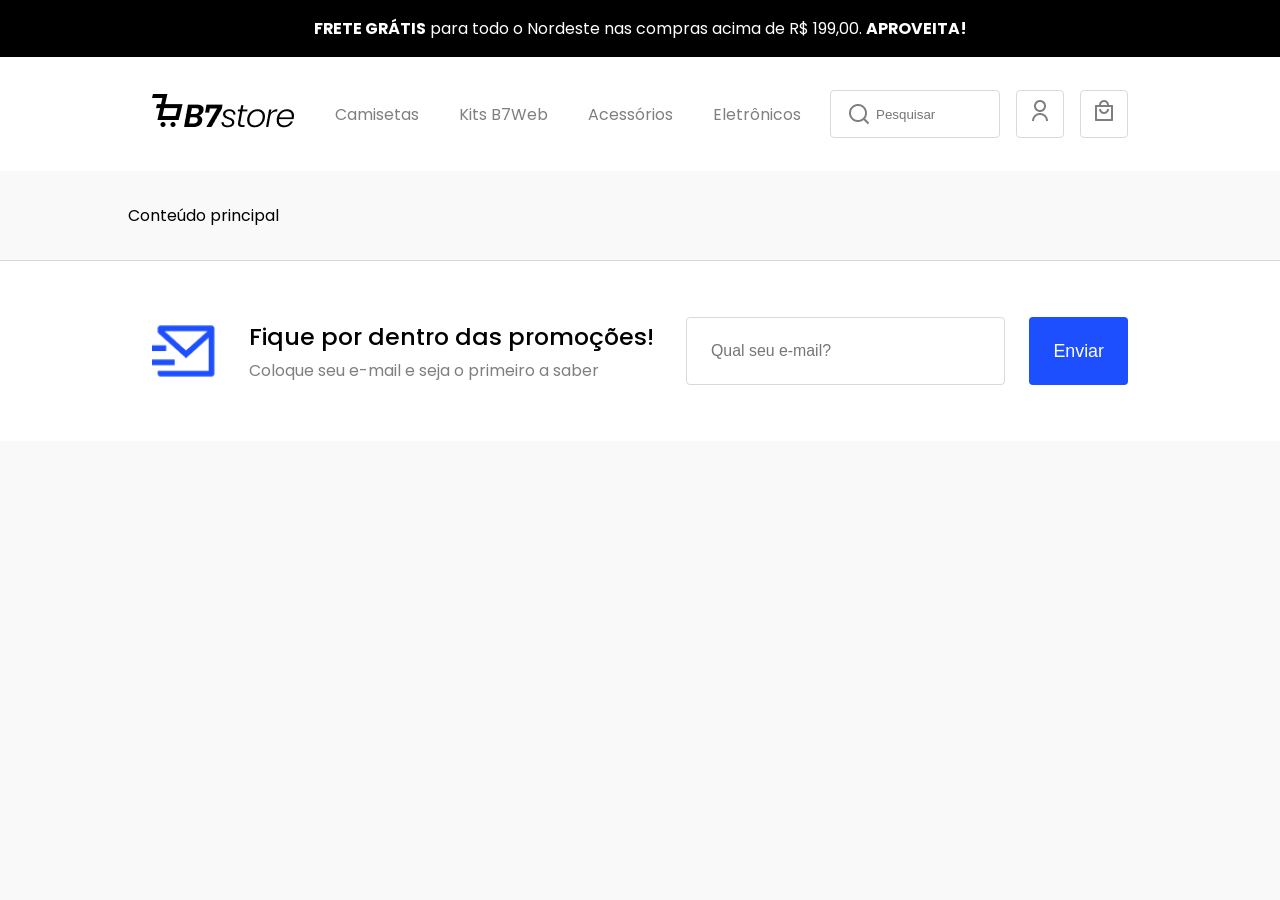
==== index.html @ 652177e5 "Área newsletter do site" ====
<!DOCTYPE html>
<html lang="pt-br">
<head>
    <meta charset="UTF-8">
    <meta name="viewport" content="width=device-width, initial-scale=1.0">
    <title>B7Store</title>
    <link rel="stylesheet" href="assets/css/global.css">
    <link rel="stylesheet" href="assets/css/header.css">
    <link rel="stylesheet" href="assets/css/newsletter.css">

</head>
<body>
    <section class="header-warning">
        <div class="mobile">
            <span>FRETE GRÁTIS</span> para todo o Nordeste!
        </div>
        <div class="desktop">
            <span>FRETE GRÁTIS</span> para todo o Nordeste nas compras acima de R$ 199,00. <span>APROVEITA!</span>
        </div>
    </section>
   <header>
        <div class="header-main">
            <div class="header-left">
                <a href="" class="logo"><img src="assets/imagem/ui/logo-black.png" alt=""></a>
                <ul>
                    <li><a href="produtos.html">Camisetas</a></li>
                     <li><a href="produtos.html">Kits B7Web</a></li>
                     <li><a href="produtos.html">Acessórios</a></li>
                     <li><a href="produtos.html">Eletrônicos</a></li>
                </ul>
            </div>
            <div class="header-right">
                <div>
                    <input type="text" class="search" placeholder="Pesquisar">
                </div>
                <div class="btn-icon">
                    <a href="login.html"><img src="assets/imagem/ui/user-line.png" alt=""></a>
                </div>
                <div class="btn-icon">
                    <a href="checkout.html"><img src="assets/imagem/ui/shopping-bag-4-line.png" alt=""></a>
                </div>

                <div class="btn-icon menu-burger">
                    <a class="of"><img src="assets/imagem/ui/menu-line.png" alt=""></a>

                     <a class="on"><img src="assets/imagem/ui/menu-line-white.png" alt=""></a>
                    
                </div>
            </div>
        </div>
        <div class="header-menu">
            <a href="">Camisetas</a>
            <a href="">Kits B7Web</a>
            <a href="">Acessórios</a>
            <a href="">Eletrônicos</a>
        </div>
        <div class="mobile-search">
              <input type="text" class="search" placeholder="Pesquisar">
        </div>
   </header>
   <main>
        Conteúdo principal
   </main>
   <section class="newsletter">
        <div class="newsArea">
        <div class="news-left">
            <img src="assets/imagem/ui/mail-send-line.png" alt="">

            <div>
                <h3>Fique por dentro das promoções!</h3>
                <p>Coloque seu e-mail e seja o primeiro a saber</p>
            </div>
        </div>
        <div class="news-right">
            <input type="text" class="input" name="" id="" placeholder="Qual seu e-mail?">
            <button class="button">Enviar</button>
        </div>
        </div>
   </section>
   <script src="assets/js/header.js"></script>
</body>
</html>
---- assets/css/global.css ----
@import url('https://fonts.googleapis.com/css2?family=Poppins:ital,wght@0,100;0,200;0,300;0,400;0,500;0,600;0,700;0,800;0,900;1,100;1,200;1,300;1,400;1,500;1,600;1,700;1,800;1,900&display=swap');

*{
    margin: 0;
    padding: 0;
    box-sizing:border-box;
    list-style:none;
}

html{
    font-size:62.05%;
}

body{
    font-family: "Poppins", sans-serif;
    font-size:1.6rem;
    background-color:#f9f9f9;
}

main{
    max-width:1024px;
    margin:auto;
    padding:32px 0;
}

.btn-icon{
    width:48px;
    height:48px;
    border:1px solid #D9D9D9;
    border-radius:4px;
    display:flex;
    justify-content:center;
    align-items:center;
}

.btn-icon img{
    width:24px;
    height:24px;
}

.input{
    padding:18px 24px;
    border:1px solid #D9D9D9;
    border-radius:4px;
    font-size:1.6rem;
    outline:none;
}

.button{
    padding:18px 24px;
    border:0;
    border-radius:4px;
    background-color:#1D4FFE;
    color:#FFFFFF;
    font-size:1.8rem;
}
---- assets/css/header.css ----
.header-warning{
    background-color:#000;
    padding:16px 0;
    color:#fff;
    text-align:center;
}

.header-warning span{
    font-weight:bold;
}

.header-warning .desktop{
    display:none;
}

header{
    background-color:#FFF;
}

header .header-main{
    max-width:1024px;
    margin:auto;
    display:flex;
    justify-content:space-between;
    align-items:center;
    padding:33px 24px;
}

header .header-left{
    display:flex;
    align-items:center;
}

header .header-right{
    display:flex;
    align-items:center;
    gap:16px;
}

header .header-right .btn-icon:hover{
    background-color:rgba(0,0,0,0.03);
}

header .header-left .logo{
    margin-right:40px;
}

header .header-left ul{
   display:none;
   align-items:center;
   gap:40px;
}

header .header-left ul li a{
    text-decoration:none;
    color:#7F7F7F;
}

header .header-left ul li a:hover{
    color:#000;
}


header .header-right .search,
header .mobile-search .search{
    display:none;
    height:48px;
    width:170px;
    border:1px solid #D9D9D9;
    border-radius:4px;
    background-image:url("../imagem/ui/search.png");
    background-repeat:no-repeat;
    background-position:16px center;
    background-size:24px 24px;
    padding-left:45px;
    padding-right:16px;
    outline:none;
}
header .mobile-search{
    padding:0 24px 24px 24px;
}

header .mobile-search .search{
    display:block;
    width:100%;
}

.header-menu{
    display:none;
    padding-bottom:32px;
}

header .header-right .menu-burger.active {
    background-color:#1D4FFE;
}

.menu-burger .on{
    display:none;
}

.menu-burger.active .on{
    display:block;
}

.menu-burger.active .of{
    display:none;
}


.header-menu a{
    text-decoration:none;
    display:block;
    color:#7F7F7F;
    padding:24px 32px;
    border-bottom:1px solid #D9D9D9;
    font-size:1.9rem;
    background-image:url("../imagem/ui/arrow-up-right.png");
    background-repeat:no-repeat;
    background-size:24px 24px;
    background-position:right 32px center;
    
}


@media(width > 714px){
    .header-warning .desktop{
        display:block;
    }

    .header-warning .mobile{
        display:none;
    }
}


@media(width > 1024px){
    header .header-left ul{
   display:flex;
}

header .header-right .menu-burger{
    display:none;
}

header .header-right .search{
    display:block;
}

header .mobile-search{
    display:none;
}

.header-menu{
    display:none !important;
}
}
---- assets/css/newsletter.css ----
.newsletter{
    background-color:#FFFFFF;
    border-top:1px solid #D9D9D9;
    
}

.newsArea{
    max-width:1024px;
    margin:auto;
    padding:56px 24px;
    display:flex;
    flex-direction:column;
    gap:32px;
}

.newsletter .news-left{
    width:220px;
    margin:auto;
    text-align:center;
}


.newsletter .news-left img{
    width:68px;
}

.newsletter .news-left h3{
    font-size:2.4rem;
    font-weight:500;
    padding:24px 0;
}

.newsletter .news-left p{
    color:#7F7F7F;
}


.newsletter .news-right{
    width:100%;
    flex:1;
    display:flex;
    flex-direction:column;
    gap:24px;
}

.newsletter .news-right input{
    flex:1;
}


@media(width > 1024px){
    .newsletter{
        flex-direction:row;
    }

    .newsletter .news-left{
        width:auto;
        margin:0;
        text-align:left;
        display:flex;
        align-items:center;
    }

    .newsletter .news-left h3{
       padding:0;
       padding-bottom:4px;
    }

    .newsletter .news-left img{
       margin-right:29px;
    }

      .newsArea{
        flex-direction:row;
     }

    .newsletter .news-right{
        flex-direction: row;
    }


}
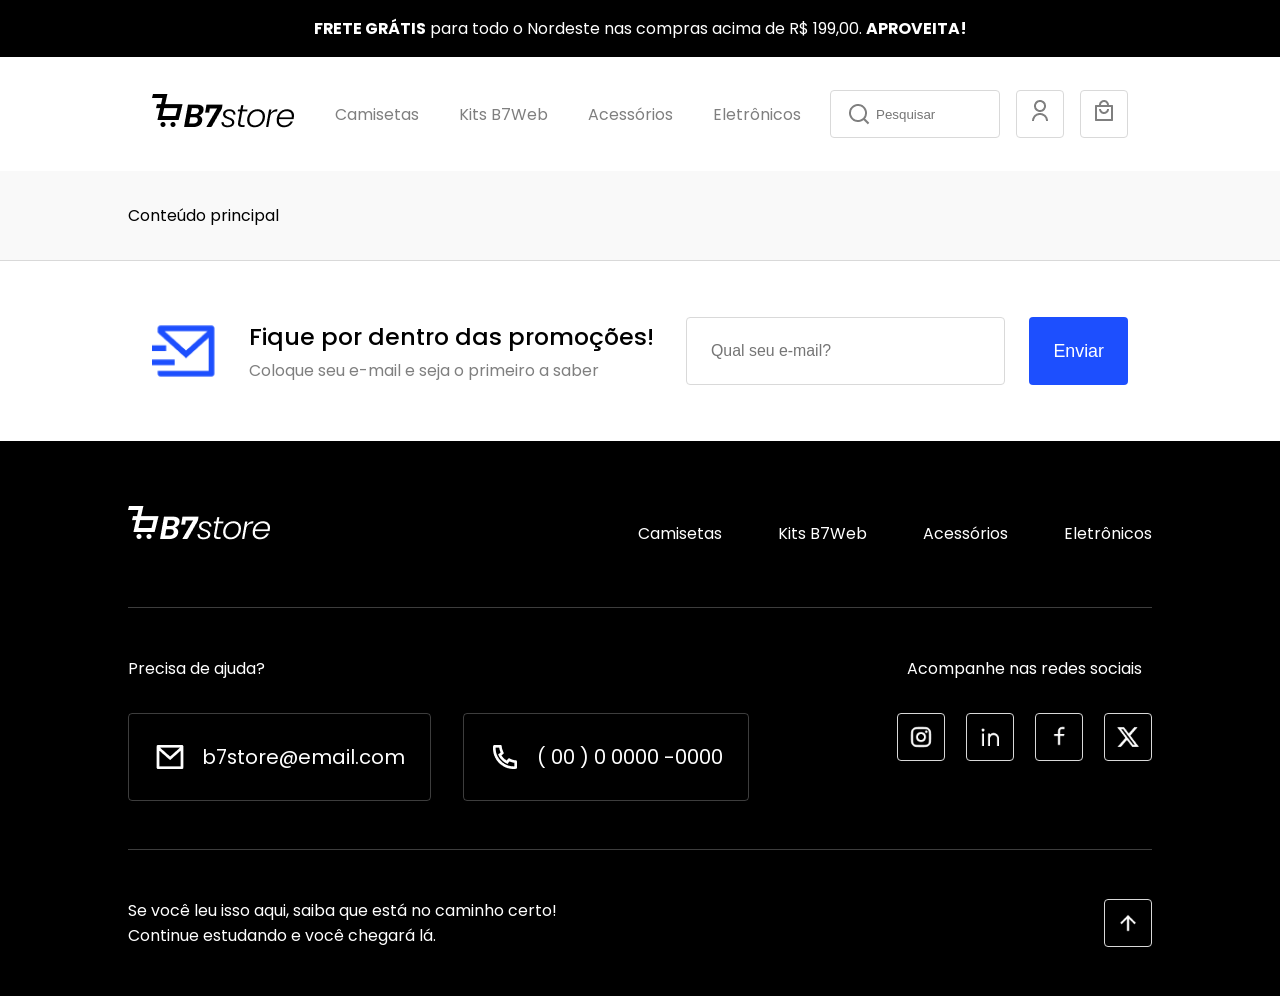
==== commit 510959de: "Footer do site" ====
--- a/index.html
+++ b/index.html
@@ -7,6 +7,7 @@
     <link rel="stylesheet" href="assets/css/global.css">
     <link rel="stylesheet" href="assets/css/header.css">
     <link rel="stylesheet" href="assets/css/newsletter.css">
+    <link rel="stylesheet" href="assets/css/footer.css">
 
 </head>
 <body>
@@ -77,6 +78,63 @@
         </div>
         </div>
    </section>
+   <footer>
+        <div class="footer-menu">
+            <a href="" class="logo">
+                <img src="assets/imagem/ui/logo-white.png" alt="">
+            </a href="">
+            <ul>
+                <li><a href="produtos.html"></a>Camisetas</li>
+                <li><a href="produtos.html"></a>Kits B7Web</li>
+                <li><a href="produtos.html"></a>Acessórios</li>
+                <li><a href="produtos.html"></a>Eletrônicos</li>
+            </ul>
+        </div>
+        <div class="footer-contacts">
+            <div class="contacts">
+                <div class="footer-title">Precisa de ajuda?</div>
+                <div class="footer-icons">
+                    <a href="" class="footer-icons-text">
+                        <img src="assets/imagem/ui/mail-line.png" alt="">
+                        <span>b7store@email.com</span>
+                    </a>
+                     <a href="" class="footer-icons-text">
+                        <img src="assets/imagem/ui/phone-line.png" alt="">
+                        <span>( 00 ) 0 0000 -0000</span>
+                     </a>
+                </div>
+            </div>
+
+            <div class="social">
+                <div class="footer-title">Acompanhe nas redes sociais</div>
+                <div class="redes">
+                    <a href="" class="btn-icon">
+                        <img src="assets/imagem/ui/instagram-line.png" alt="">
+                    </a>
+                     <a href="" class="btn-icon">
+                        <img src="assets/imagem/ui/linkedin-line.png" alt="">
+                    </a>
+                     <a href="" class="btn-icon">
+                        <img src="assets/imagem/ui/facebook-line.png" alt="">
+                    </a>
+                     <a href="" class="btn-icon">
+                        <img src="assets/imagem/ui/twitter-x-fill.png" alt="">
+                    </a>
+                </div>
+            </div>
+        </div>
+        <div class="footer-bottom">
+            <div class="bottom-text">
+                Se você leu isso aqui, saiba que está no caminho certo! <br>
+                Continue estudando e você chegará lá.
+            </div>
+
+            <div class="btn-icon">
+                <img src="assets/imagem/ui/arrow-up-line.png" alt="">
+            </div>
+        </div>
+   </footer>
    <script src="assets/js/header.js"></script>
+   <script src="assets/js/footer.js"></script>
 </body>
 </html>
--- a/assets/css/global.css
+++ b/assets/css/global.css
@@ -31,6 +31,7 @@
     display:flex;
     justify-content:center;
     align-items:center;
+    cursor:pointer;
 }
 
 .btn-icon img{
--- a/assets/css/footer.css
+++ b/assets/css/footer.css
@@ -0,0 +1,140 @@
+footer {
+  background-color: #000000;
+  color: #ffffff;
+}
+
+.footer-menu,
+.footer-contacts,
+.footer-bottom {
+  padding: 48px 0;
+  max-width: 1024px;
+  margin: auto;
+}
+
+.footer-menu {
+  display: flex;
+  flex-direction: column;
+  align-items: center;
+  padding-top: 128px;
+}
+
+.footer-menu ul {
+  margin-top: 88px;
+  display: flex;
+  flex-direction: column;
+  gap: 56px;
+}
+
+.footer-menu li a {
+  font-size: 2rem;
+  color: #ffffff;
+  text-decoration: none;
+}
+
+.footer-contacts {
+  display: flex;
+  flex-direction: column;
+  border-top: 1px solid rgba(255, 255, 255, 0.24);
+  border-bottom: 1px solid rgba(255, 255, 255, 0.24);
+}
+
+.contacts {
+  display: flex;
+  flex-direction: column;
+}
+
+.contacts .footer-icons {
+  display: flex;
+  flex-direction: column;
+  align-items: center;
+  gap: 32px;
+  margin-bottom: 74px;
+}
+
+.footer-contacts
+ .footer-title {
+  text-align: center;
+  margin-bottom: 32px;
+}
+
+.footer-contacts 
+.footer-icons-text {
+  text-decoration: none;
+  font-size: 2rem;
+  color: #fff;
+  padding: 0 25px;
+}
+
+.footer-contacts 
+.footer-icons-text {
+  height: 88px;
+  border: 1px solid rgba(255, 255, 255, 0.24);
+  border-radius: 4px;
+  display: flex;
+  justify-content: center;
+  align-items: center;
+  gap: 16px;
+}
+
+.footer-icons-text img{
+    width:32px;
+    height:32px;
+}
+
+.social .redes {
+  display: flex;
+  justify-content: center;
+  align-items: center;
+  gap: 21px;
+}
+
+.footer-bottom {
+  display: flex;
+  flex-direction: column;
+  align-items: center;
+  justify-content: center;
+  gap: 72px;
+}
+
+.bottom-text {
+  width: 270px;
+}
+
+@media (width > 1024px) {
+  .footer-menu {
+    padding-top: 63px;
+    flex-direction: row;
+    justify-content: space-between;
+  }
+
+  .footer-menu ul {
+    margin-top: 0;
+    flex-direction: row;
+  }
+
+  .footer-contacts {
+    flex-direction: row;
+  }
+
+  .contacts {
+    flex: 1;
+  }
+
+  .contacts .footer-icons {
+    flex-direction: row;
+    margin: 0;
+  }
+
+  .contacts .footer-title {
+    text-align: start;
+  }
+
+  .footer-bottom{
+    flex-direction:row;
+    justify-content:space-between;
+  }
+
+  .bottom-text{
+    width:auto;
+  }
+}
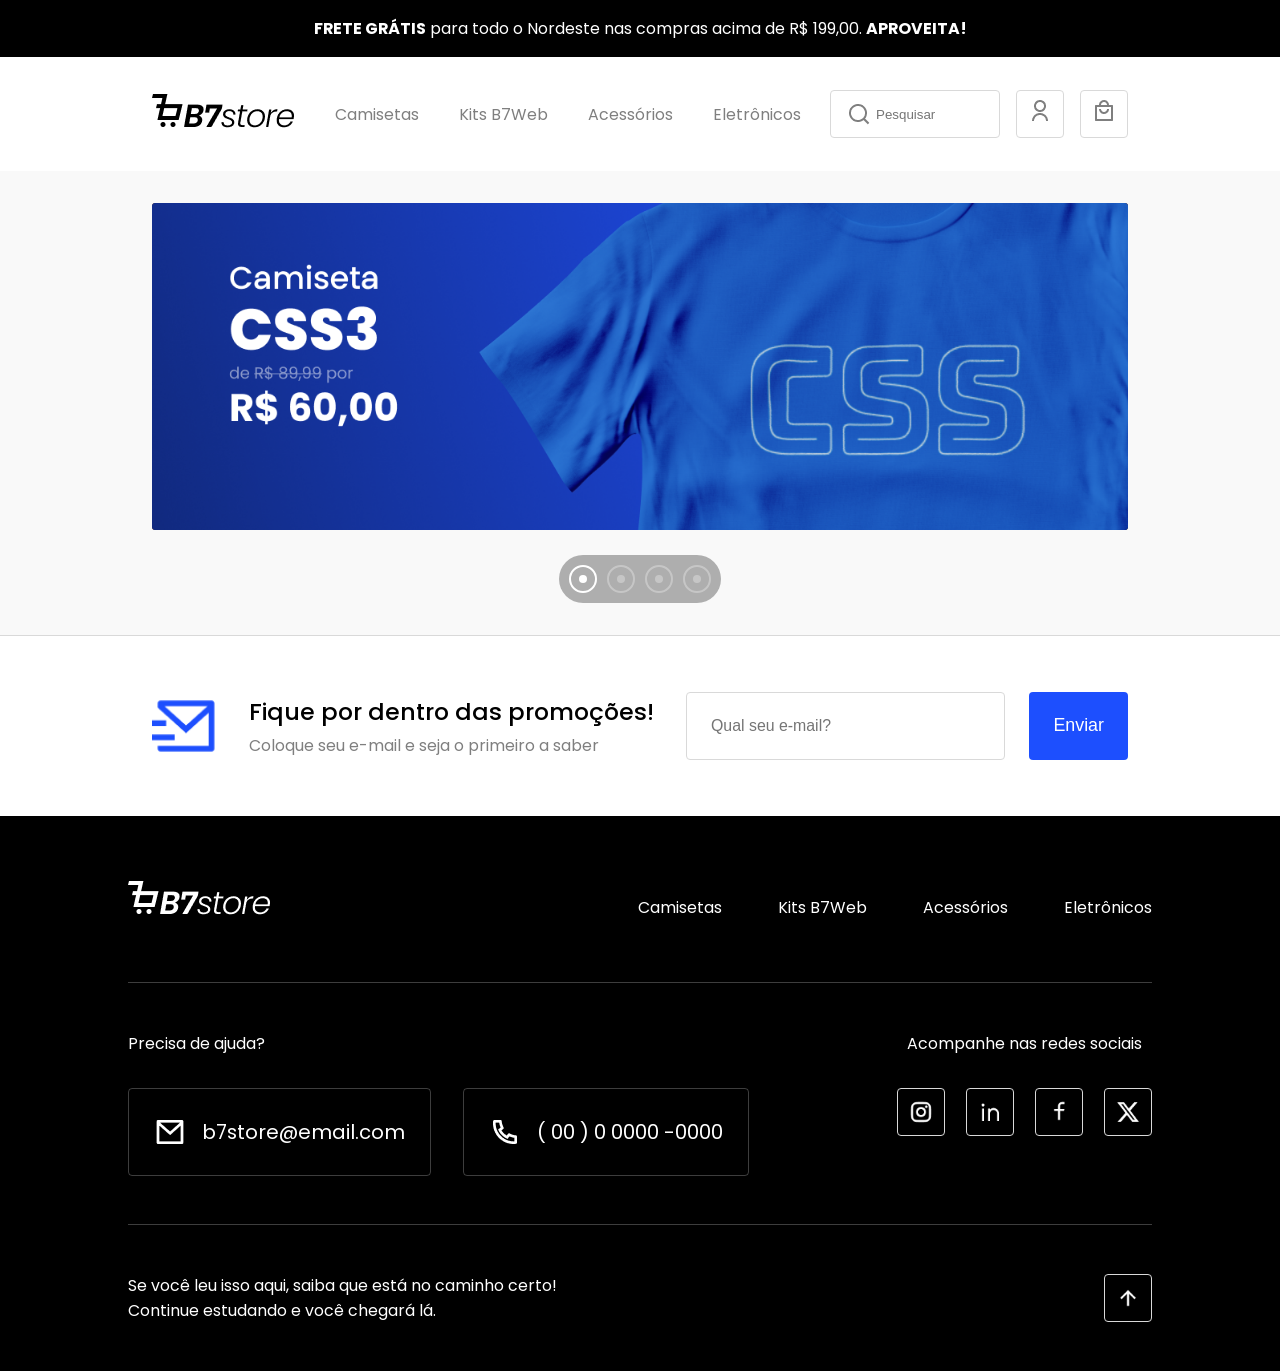
==== commit 4ce87dea: "Banner do site" ====
--- a/index.html
+++ b/index.html
@@ -7,6 +7,7 @@
     <link rel="stylesheet" href="assets/css/global.css">
     <link rel="stylesheet" href="assets/css/header.css">
     <link rel="stylesheet" href="assets/css/newsletter.css">
+    <link rel="stylesheet" href="assets/css/home.css">
     <link rel="stylesheet" href="assets/css/footer.css">
 
 </head>
@@ -60,7 +61,41 @@
         </div>
    </header>
    <main>
-        Conteúdo principal
+       <section class="banner">
+            <div class="banner-area">
+                <a href="produtos.html" class="active">
+                    <img src="assets/imagem/banners/banner-1.png" alt="">
+                </a>
+                <a href="produtos.html">
+                    <img src="assets/imagem/banners/banner-2.png" alt="">
+                </a>
+
+                <a href="produtos.html">
+                    <img src="assets/imagem/banners/banner-3.png" alt="">
+                </a>
+
+                <a href="produtos.html">
+                    <img src="assets/imagem/banners/banner-4.png" alt="">
+                </a>
+            </div>
+
+            <div class="banner-counter-area">
+                <div class="banner-counter">
+                    <div class="banner-counter-item active">
+                        <div class="banner-counter-point"></div>
+                    </div>
+                    <div class="banner-counter-item">
+                        <div class="banner-counter-point"></div>
+                    </div>
+                    <div class="banner-counter-item">
+                        <div class="banner-counter-point"></div>
+                    </div>
+                    <div class="banner-counter-item">
+                        <div class="banner-counter-point"></div>
+                    </div>
+                </div>
+            </div>
+       </section>
    </main>
    <section class="newsletter">
         <div class="newsArea">
@@ -135,6 +170,7 @@
         </div>
    </footer>
    <script src="assets/js/header.js"></script>
+   <script src="assets/js/home.js"></script>
    <script src="assets/js/footer.js"></script>
 </body>
 </html>
--- a/assets/css/home.css
+++ b/assets/css/home.css
@@ -0,0 +1,67 @@
+/* ÁREA BANNER */
+.banner{
+    margin:0 24px;
+}
+
+.banner-area{
+    width:100%;
+    aspect-ratio:2.9;
+    position:relative;
+}
+
+.banner-area a{
+    display:block;
+    position:absolute;
+    top:0;
+    left:0;
+    right:0;
+}
+
+.banner-area a img{
+    width:100%;
+}
+
+.banner-area a.active{
+    z-index:10;
+}
+
+
+.banner-counter-area{
+    display:flex;
+    justify-content: center;
+}
+
+
+.banner-counter{
+    display:inline-flex;
+    gap:10px;
+    padding:10px;
+    margin-top:15px;
+    border-radius:25px;
+    background-color:rgba(0,0,0,0.3);
+}
+
+
+.banner-counter-item{
+    width:28px;
+    height:28px;
+    border:2px solid #FFF;
+    border-radius:50%;
+    display:flex;
+    justify-content:center;
+    align-items:center;
+    cursor:pointer;
+    opacity:0.3;
+}
+
+
+.banner-counter-point{
+    width:8px;
+    height:8px;
+    background-color:#FFF;
+    border-radius:50%;
+}
+
+.banner-counter-item.active{
+    opacity:1;
+}
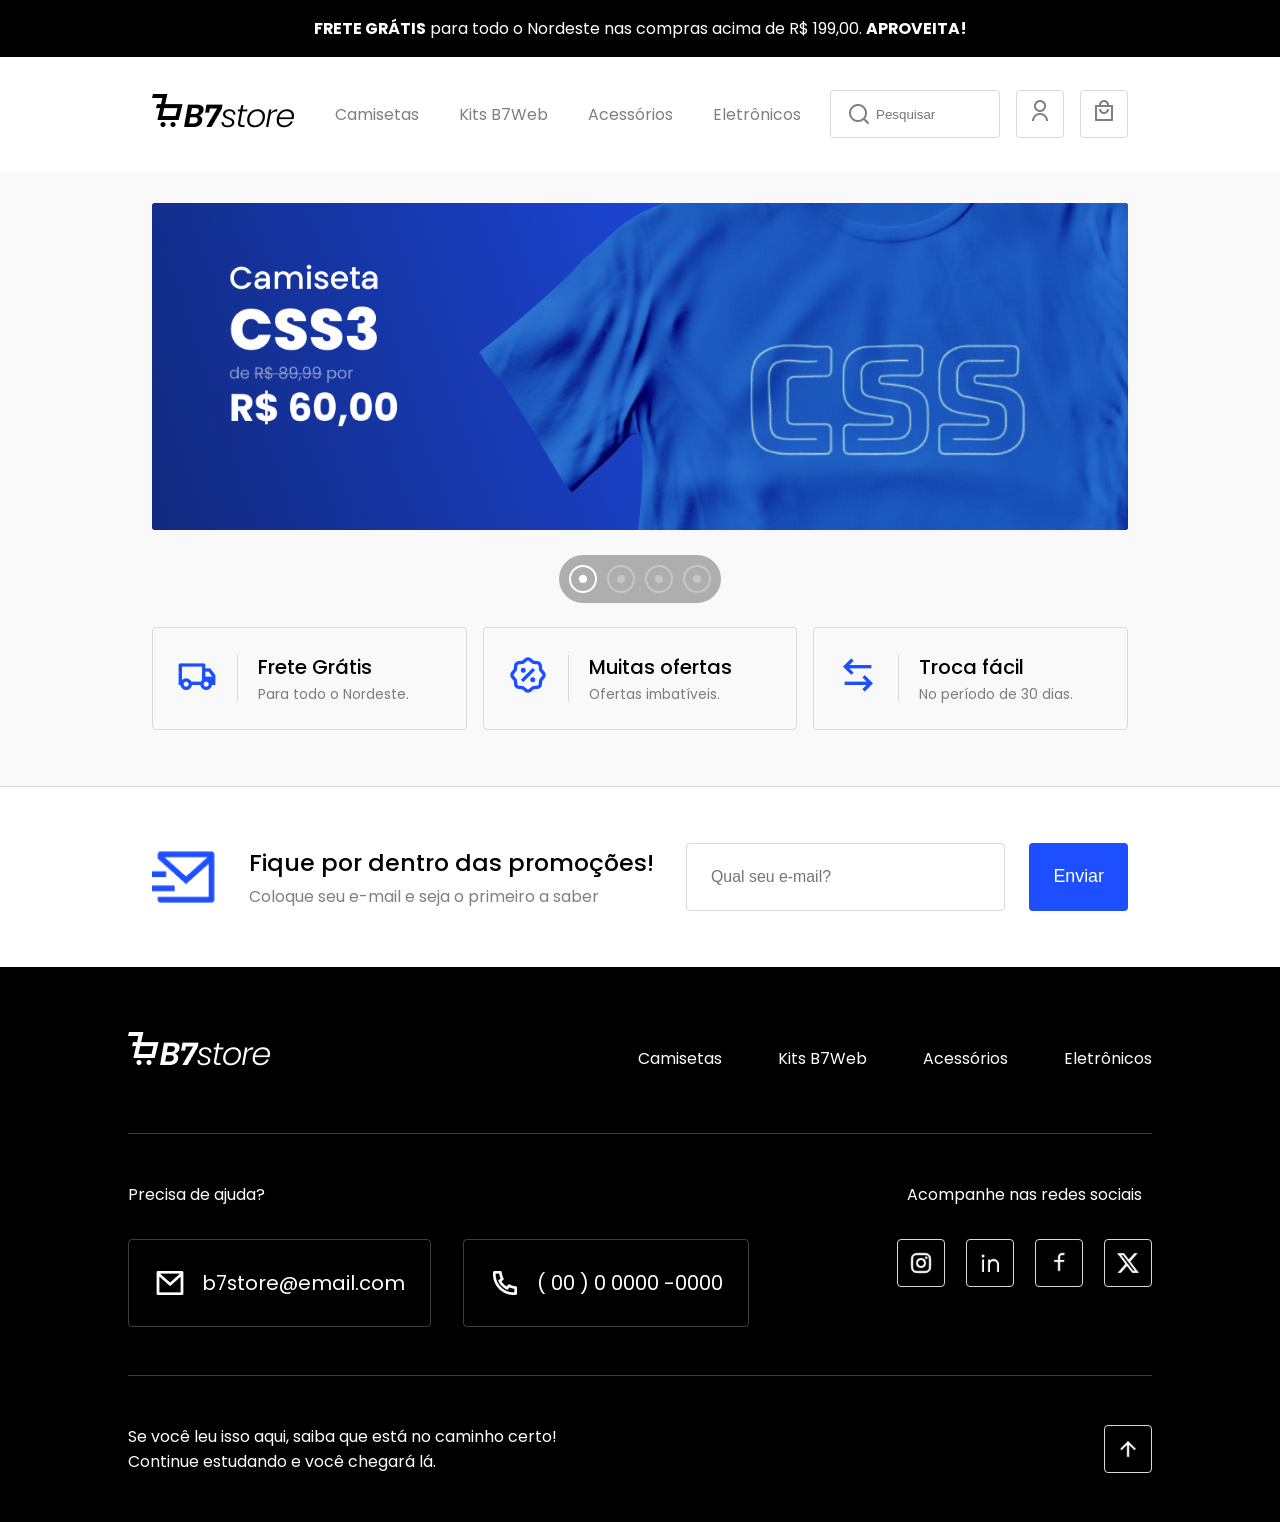
==== commit 9decee52: "Área de warning do site" ====
--- a/index.html
+++ b/index.html
@@ -95,6 +95,49 @@
                     </div>
                 </div>
             </div>
+       </section>
+       <section class="warnings">
+        <div class="warning">
+            <div class="warning-icon">
+                <img src="assets/imagem/ui/truck-line.png" alt="">
+            </div>
+            <div class="warning-info">
+                <div class="warning-title">
+                    Frete Grátis
+                </div>
+                <div class="warning-subtitle">
+                    Para todo o Nordeste.
+                </div>
+            </div>
+        </div>
+
+          <div class="warning">
+            <div class="warning-icon">
+                <img src="assets/imagem/ui/discount-percent-line.png" alt="">
+            </div>
+            <div class="warning-info">
+                <div class="warning-title">
+                    Muitas ofertas
+                </div>
+                <div class="warning-subtitle">
+                    Ofertas imbatíveis.
+                </div>
+            </div>
+        </div>
+
+          <div class="warning">
+            <div class="warning-icon">
+                <img src="assets/imagem/ui/arrow-left-right-line.png" alt="">
+            </div>
+            <div class="warning-info">
+                <div class="warning-title">
+                    Troca fácil
+                </div>
+                <div class="warning-subtitle">
+                    No período de 30 dias.
+                </div>
+            </div>
+        </div>
        </section>
    </main>
    <section class="newsletter">
--- a/assets/css/home.css
+++ b/assets/css/home.css
@@ -64,4 +64,54 @@
 
 .banner-counter-item.active{
     opacity:1;
-}+}
+
+
+.warnings{
+    display:flex;
+    flex-direction:column;
+    gap:16px;
+    margin:24px;
+}
+
+.warning{
+    flex:1;
+    border:1px solid #D9D9D9;
+    display:flex;
+    align-items:center;
+    padding:24px;
+    border-radius:4px;
+}
+
+.warning .warning-icon{
+    border-right:1px solid #D9D9D9;
+    padding-left:16px;
+    padding-right:40px;
+    margin-right:32px;
+}
+
+.warning .warning-title{
+    font-weight:500;
+    font-size:2rem;
+    color:#000;
+}
+
+.warning .warning-subtitle{
+    font-size:1.4rem;
+    color:#7D7D7D;
+    margin-top:2px;
+}
+
+
+@media(width > 1024px){
+    .warnings{
+        flex-direction:row;
+    }
+
+    .warning .warning-icon{
+        padding-right:20px;
+        padding-left:0;
+        margin-right:20px;
+    }
+}
+
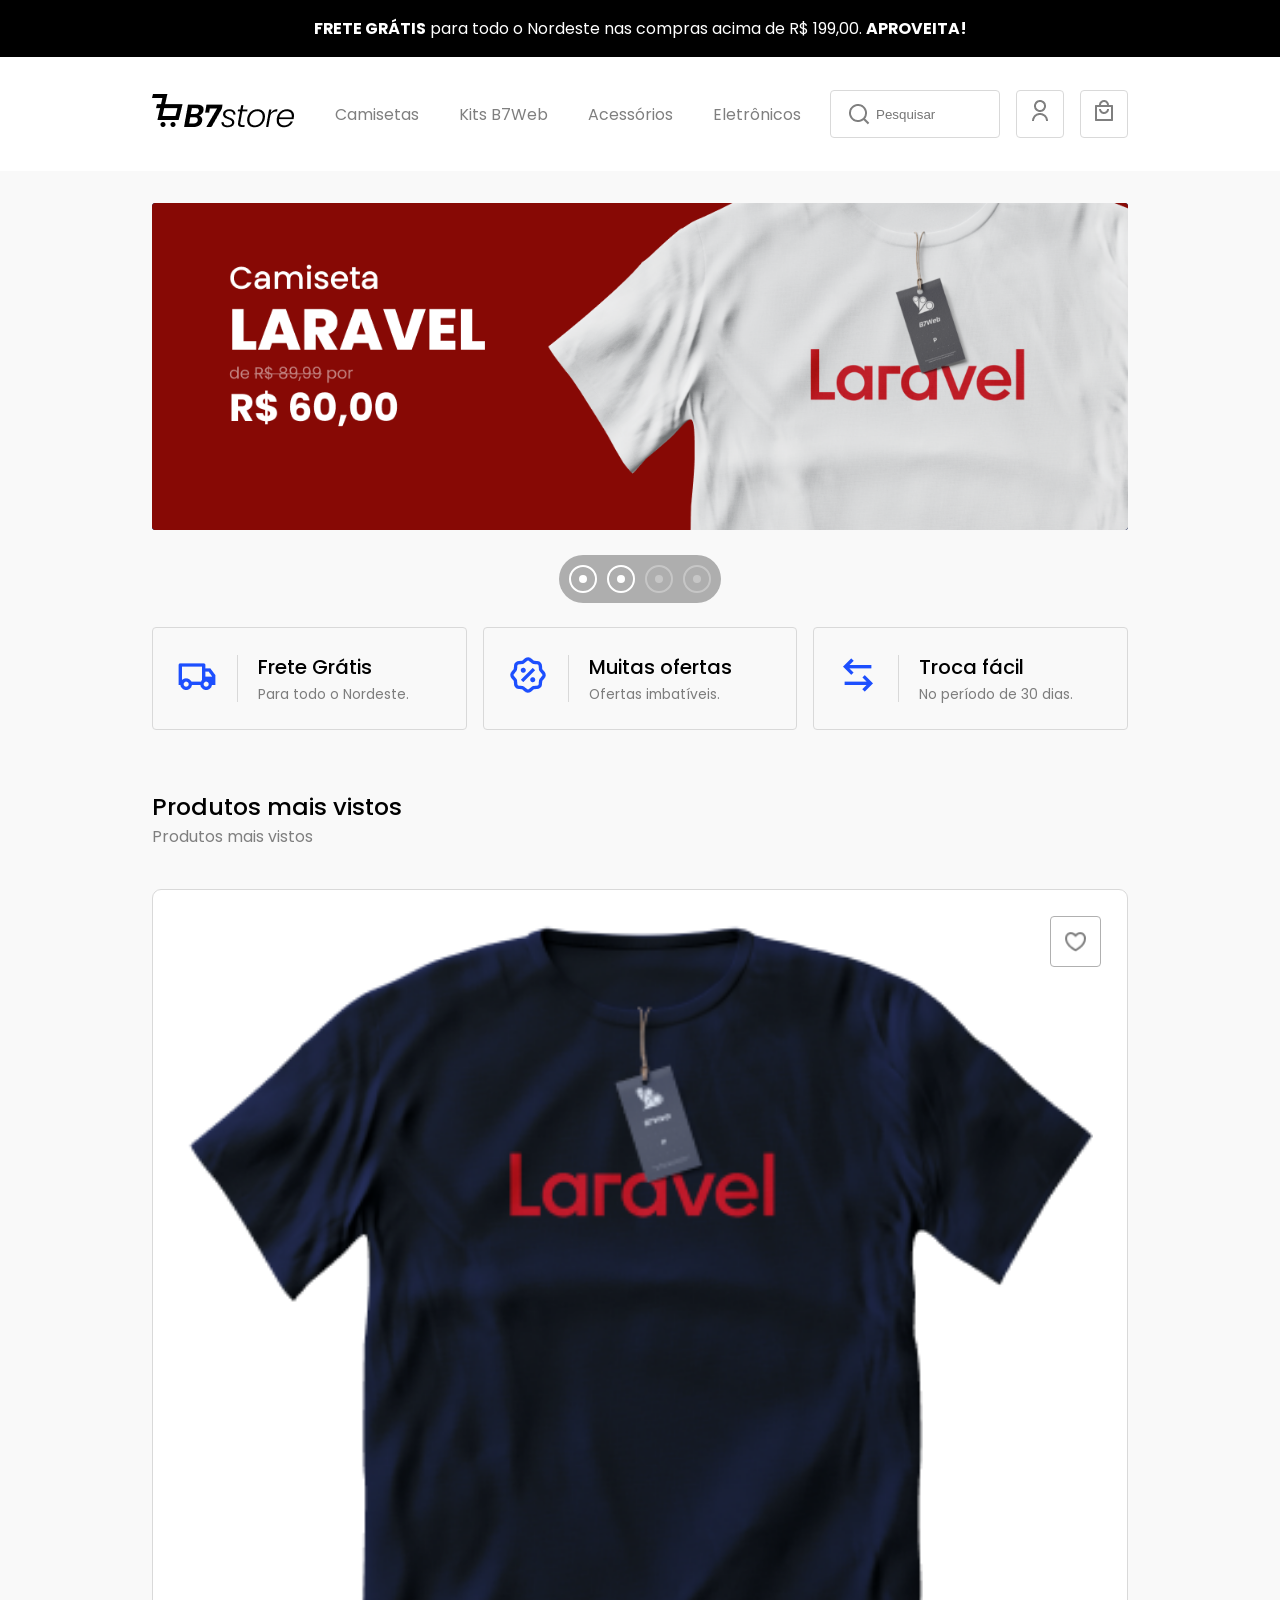
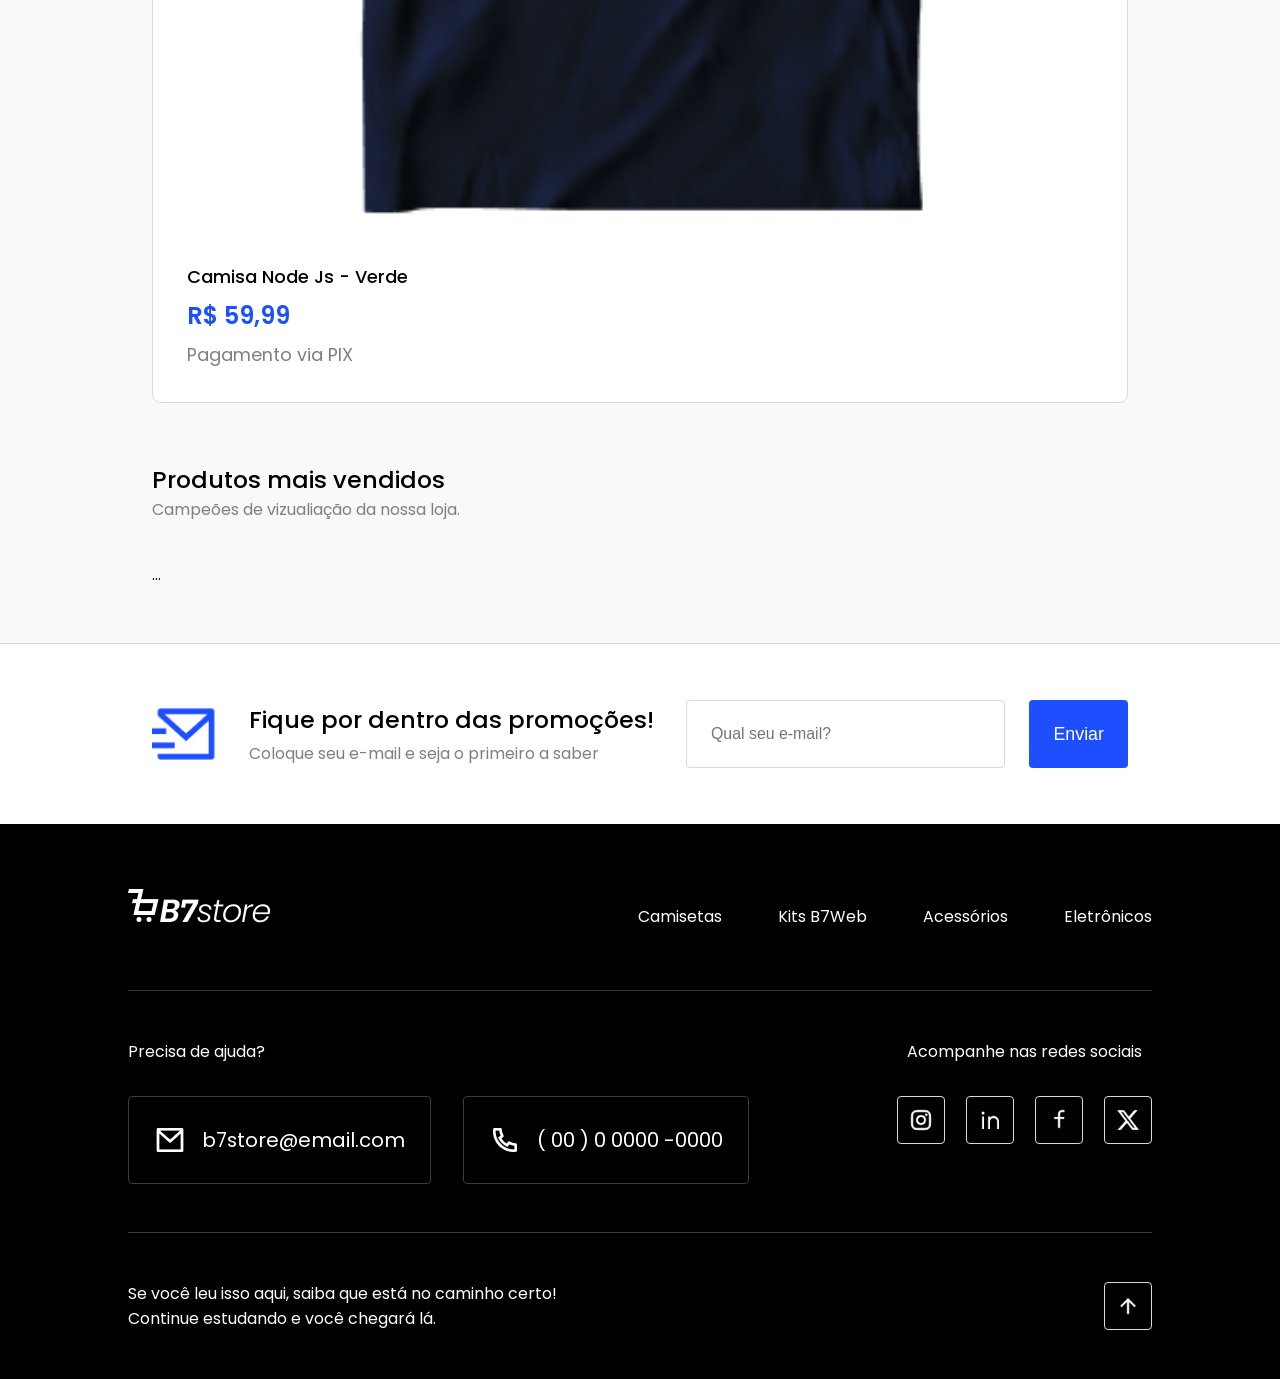
==== commit 58f45a86: "Produto Individual" ====
--- a/index.html
+++ b/index.html
@@ -8,6 +8,7 @@
     <link rel="stylesheet" href="assets/css/header.css">
     <link rel="stylesheet" href="assets/css/newsletter.css">
     <link rel="stylesheet" href="assets/css/home.css">
+    <link rel="stylesheet" href="assets/css/single-products.css">
     <link rel="stylesheet" href="assets/css/footer.css">
 
 </head>
@@ -96,6 +97,7 @@
                 </div>
             </div>
        </section>
+
        <section class="warnings">
         <div class="warning">
             <div class="warning-icon">
@@ -138,6 +140,34 @@
                 </div>
             </div>
         </div>
+       </section>
+
+       <section class="products-list">
+            <h4>Produtos mais vistos</h4>
+            <h5>Produtos mais vistos</h5>
+            <div class="products-area">
+                <div class="product-item">
+                    <a href="product.html">
+                        <div class="product-photo">
+                            <img src="assets/imagem/products/camiseta-laravel-azul.png" alt="">
+                        </div>
+                        <div class="product-name">Camisa Node Js - Verde</div>
+                        <div class="product-price">R$ 59,99</div>
+                        <div class="product-info">Pagamento via PIX</div>
+                    </a>
+                    <div class="product-fav">
+                        <img src="assets/imagem/ui/heart-3-line.png" alt="">
+                    </div>
+                </div>
+            </div>
+       </section>
+
+       <section class="products-list">
+            <h4>Produtos mais vendidos</h4>
+            <h5>Campeões de vizualiação da nossa loja.</h5>
+            <div class="products-area">
+                ...
+            </div>
        </section>
    </main>
    <section class="newsletter">
--- a/assets/css/home.css
+++ b/assets/css/home.css
@@ -66,7 +66,7 @@
     opacity:1;
 }
 
-
+/* ÁREA WARNINGS */
 .warnings{
     display:flex;
     flex-direction:column;
@@ -115,3 +115,51 @@
     }
 }
 
+/* ÁREA PRODUCTS */
+
+.products-list{
+    margin:24px;
+}
+
+.products-list h4{
+    text-align:center;
+    font-size:1.8rem;
+    font-weight:500;
+}
+
+
+.products-list h5{
+    text-align:center;
+    font-size:1.2rem;
+    font-weight:normal;
+    color:#7F7F7F;
+}
+
+.products-area{
+    margin-top:32px;
+}
+
+@media(width > 1024px){
+    .products-list{
+        margin-top:59px;
+    }
+    .products-list h4,
+    .products-list h5{
+        text-align:left;
+    }
+
+    .products-list h4{
+        font-size:2.4rem;
+    }
+
+    .products-list h5{
+        font-size:1.6rem;
+    }
+
+    .products-area{
+        margin-top:40px;
+    }
+
+
+}
+
--- a/assets/css/single-products.css
+++ b/assets/css/single-products.css
@@ -0,0 +1,57 @@
+.product-item{
+    background-color:#FFF;
+    border:1px solid #D9D9D9;
+    border-radius:9px;
+    padding:34px;
+    position:relative;
+}
+
+
+.product-item a{
+    text-decoration:none;
+    display:block;
+}
+
+.product-item .product-photo img{
+   width:100%;
+}
+
+.product-item .product-name{
+    font-size:1.8rem;
+    font-weight:500;
+    color:#000;
+    margin-top:41px;
+}
+
+.product-item .product-price{
+    font-size:2.4rem;
+    font-weight:600;
+    color:#1D4FFE;
+    margin:8px 0;
+}
+
+.product-item .product-info{
+    font-size:1.8rem;
+    color:#7F7F7F;
+}
+
+.product-item .product-fav{
+    border:1px solid #B0B0B0;
+    width:51px;
+    height:51px;
+    display:flex;
+    align-items:center;
+    justify-content:center;
+    border-radius:4px;
+    position:absolute;
+    top:26px;
+    right:26px;
+    cursor:pointer;
+
+}
+
+.product-item .product-fav img{
+    width:25px;
+    height:25px;
+}
+
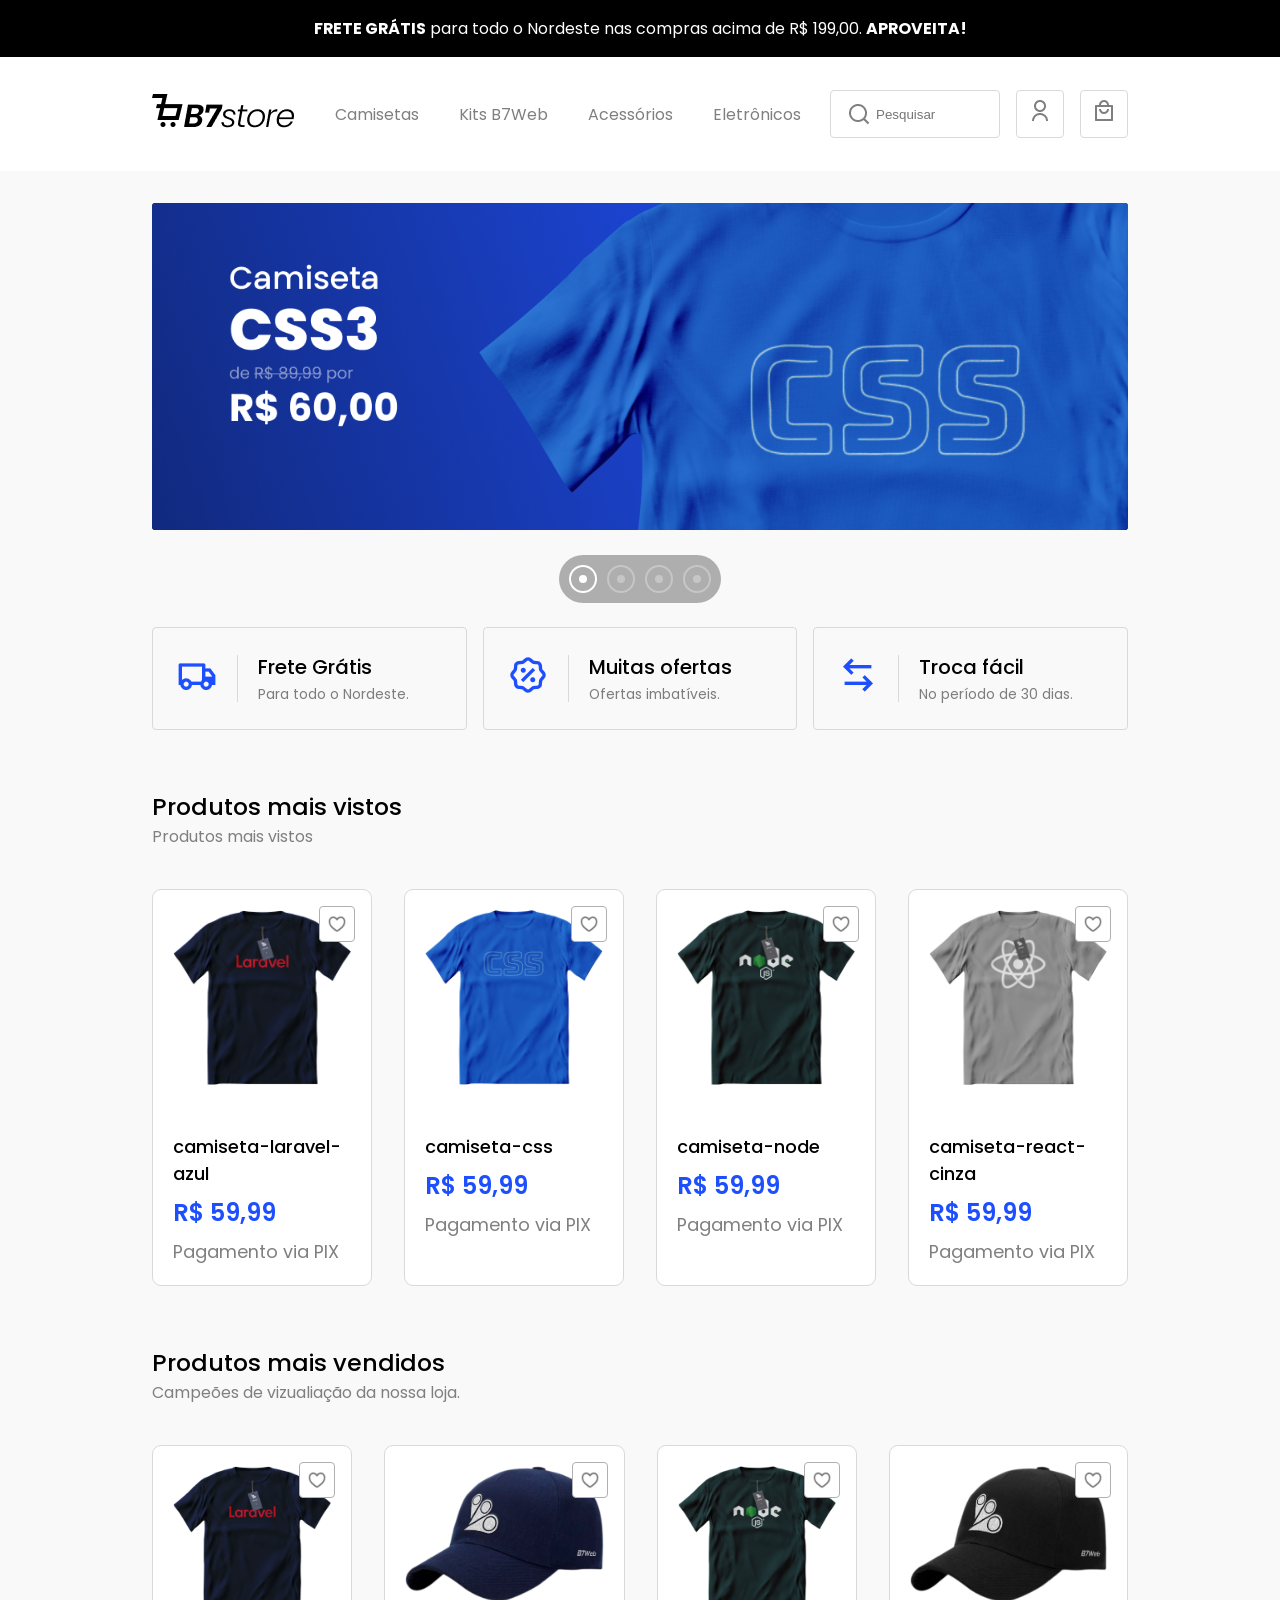
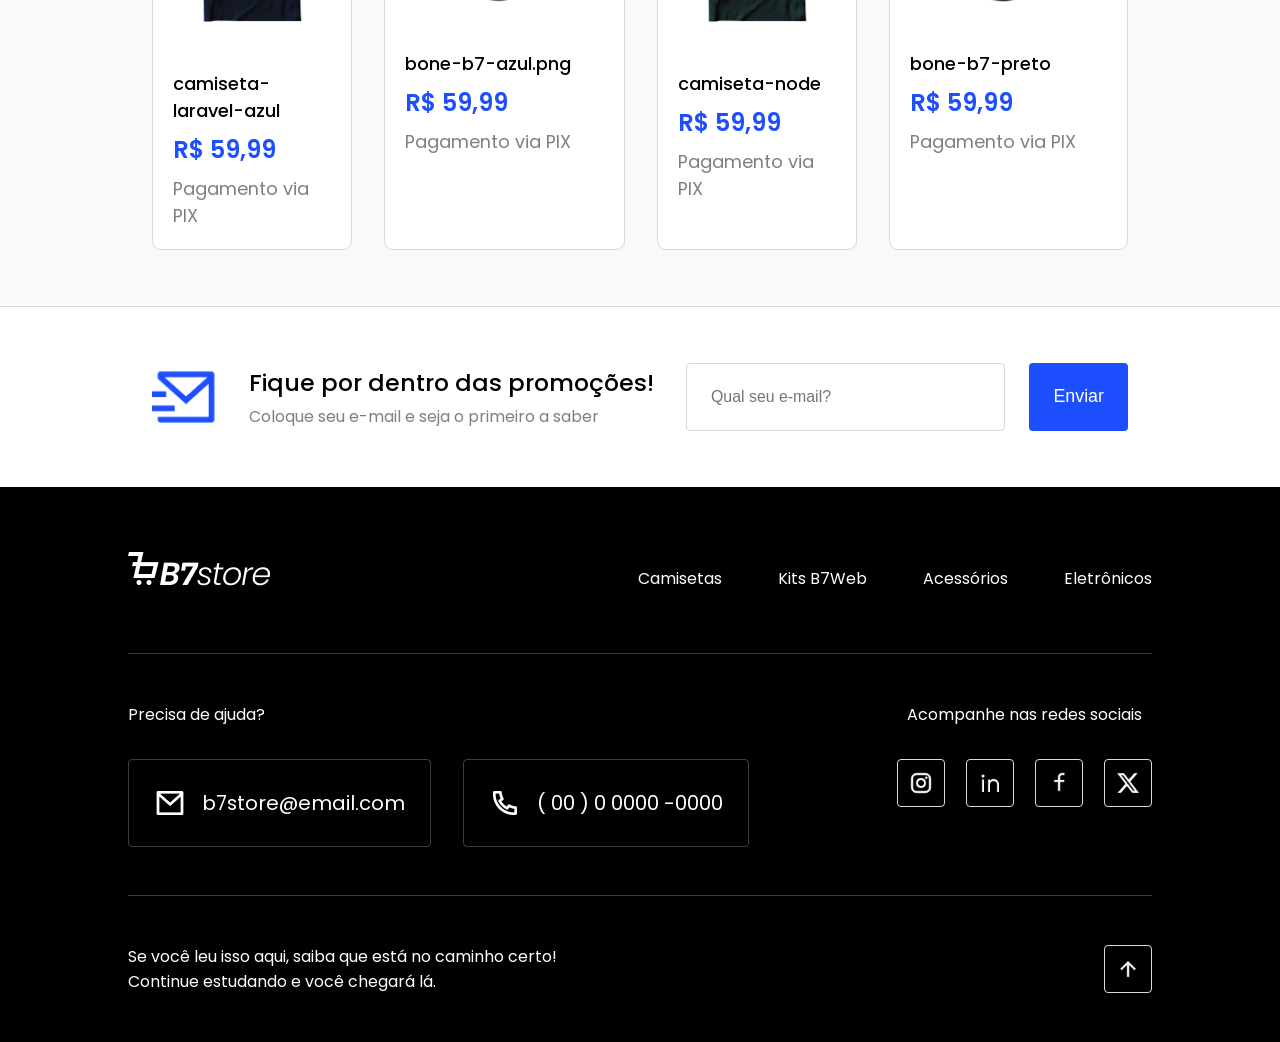
==== commit 91a3b15c: "Home - Organizando a lista de produtos" ====
--- a/index.html
+++ b/index.html
@@ -151,7 +151,49 @@
                         <div class="product-photo">
                             <img src="assets/imagem/products/camiseta-laravel-azul.png" alt="">
                         </div>
-                        <div class="product-name">Camisa Node Js - Verde</div>
+                        <div class="product-name">camiseta-laravel-azul</div>
+                        <div class="product-price">R$ 59,99</div>
+                        <div class="product-info">Pagamento via PIX</div>
+                    </a>
+                    <div class="product-fav">
+                        <img src="assets/imagem/ui/heart-3-line.png" alt="">
+                    </div>
+                </div>
+
+                <div class="product-item">
+                    <a href="product.html">
+                        <div class="product-photo">
+                            <img src="assets/imagem/products/camiseta-css.png" alt="">
+                        </div>
+                        <div class="product-name">camiseta-css</div>
+                        <div class="product-price">R$ 59,99</div>
+                        <div class="product-info">Pagamento via PIX</div>
+                    </a>
+                    <div class="product-fav">
+                        <img src="assets/imagem/ui/heart-3-line.png" alt="">
+                    </div>
+                </div>
+
+                <div class="product-item">
+                    <a href="product.html">
+                        <div class="product-photo">
+                            <img src="assets/imagem/products/camiseta-node.png" alt="">
+                        </div>
+                        <div class="product-name">camiseta-node</div>
+                        <div class="product-price">R$ 59,99</div>
+                        <div class="product-info">Pagamento via PIX</div>
+                    </a>
+                    <div class="product-fav">
+                        <img src="assets/imagem/ui/heart-3-line.png" alt="">
+                    </div>
+                </div>
+
+                <div class="product-item">
+                    <a href="product.html">
+                        <div class="product-photo">
+                            <img src="assets/imagem/products/camiseta-react-cinza.png" alt="">
+                        </div>
+                        <div class="product-name">camiseta-react-cinza</div>
                         <div class="product-price">R$ 59,99</div>
                         <div class="product-info">Pagamento via PIX</div>
                     </a>
@@ -166,7 +208,61 @@
             <h4>Produtos mais vendidos</h4>
             <h5>Campeões de vizualiação da nossa loja.</h5>
             <div class="products-area">
-                ...
+                <div class="product-item">
+                    <a href="product.html">
+                        <div class="product-photo">
+                            <img src="assets/imagem/products/camiseta-laravel-azul.png" alt="">
+                        </div>
+                        <div class="product-name">camiseta-laravel-azul</div>
+                        <div class="product-price">R$ 59,99</div>
+                        <div class="product-info">Pagamento via PIX</div>
+                    </a>
+                    <div class="product-fav">
+                        <img src="assets/imagem/ui/heart-3-line.png" alt="">
+                    </div>
+                </div>
+
+                <div class="product-item">
+                    <a href="product.html">
+                        <div class="product-photo">
+                            <img src="assets/imagem/products/bone-b7-azul.png" alt="">
+                        </div>
+                        <div class="product-name">bone-b7-azul.png</div>
+                        <div class="product-price">R$ 59,99</div>
+                        <div class="product-info">Pagamento via PIX</div>
+                    </a>
+                    <div class="product-fav">
+                        <img src="assets/imagem/ui/heart-3-line.png" alt="">
+                    </div>
+                </div>
+
+                <div class="product-item">
+                    <a href="product.html">
+                        <div class="product-photo">
+                            <img src="assets/imagem/products/camiseta-node.png" alt="">
+                        </div>
+                        <div class="product-name">camiseta-node</div>
+                        <div class="product-price">R$ 59,99</div>
+                        <div class="product-info">Pagamento via PIX</div>
+                    </a>
+                    <div class="product-fav">
+                        <img src="assets/imagem/ui/heart-3-line.png" alt="">
+                    </div>
+                </div>
+
+                <div class="product-item">
+                    <a href="product.html">
+                        <div class="product-photo">
+                            <img src="assets/imagem/products/bone-b7-preto.png" alt="">
+                        </div>
+                        <div class="product-name">bone-b7-preto</div>
+                        <div class="product-price">R$ 59,99</div>
+                        <div class="product-info">Pagamento via PIX</div>
+                    </a>
+                    <div class="product-fav">
+                        <img src="assets/imagem/ui/heart-3-line.png" alt="">
+                    </div>
+                </div>
             </div>
        </section>
    </main>
--- a/assets/css/home.css
+++ b/assets/css/home.css
@@ -137,6 +137,9 @@
 
 .products-area{
     margin-top:32px;
+    display:flex;
+    flex-direction:column;
+    gap:32px;
 }
 
 @media(width > 1024px){
@@ -158,6 +161,7 @@
 
     .products-area{
         margin-top:40px;
+        flex-direction:row;
     }
 
 
--- a/assets/css/single-products.css
+++ b/assets/css/single-products.css
@@ -1,57 +1,73 @@
-.product-item{
-    background-color:#FFF;
-    border:1px solid #D9D9D9;
-    border-radius:9px;
-    padding:34px;
-    position:relative;
+.product-item {
+  background-color: #fff;
+  border: 1px solid #d9d9d9;
+  border-radius: 9px;
+  padding: 34px;
+  position: relative;
 }
 
-
-.product-item a{
-    text-decoration:none;
-    display:block;
+.product-item a {
+  text-decoration: none;
+  display: block;
 }
 
-.product-item .product-photo img{
-   width:100%;
+.product-item .product-photo img {
+  width: 100%;
 }
 
-.product-item .product-name{
-    font-size:1.8rem;
-    font-weight:500;
-    color:#000;
-    margin-top:41px;
+.product-item .product-name {
+  font-size: 1.8rem;
+  font-weight: 500;
+  color: #000;
+  margin-top: 41px;
 }
 
-.product-item .product-price{
-    font-size:2.4rem;
-    font-weight:600;
-    color:#1D4FFE;
-    margin:8px 0;
+.product-item .product-price {
+  font-size: 2.4rem;
+  font-weight: 600;
+  color: #1d4ffe;
+  margin: 8px 0;
 }
 
-.product-item .product-info{
-    font-size:1.8rem;
-    color:#7F7F7F;
+.product-item .product-info {
+  font-size: 1.8rem;
+  color: #7f7f7f;
 }
 
-.product-item .product-fav{
-    border:1px solid #B0B0B0;
-    width:51px;
-    height:51px;
-    display:flex;
-    align-items:center;
-    justify-content:center;
-    border-radius:4px;
-    position:absolute;
-    top:26px;
-    right:26px;
-    cursor:pointer;
-
+.product-item .product-fav {
+  background-color: #fff;
+  border: 1px solid #b0b0b0;
+  width: 51px;
+  height: 51px;
+  display: flex;
+  align-items: center;
+  justify-content: center;
+  border-radius: 4px;
+  position: absolute;
+  top: 26px;
+  right: 26px;
+  cursor: pointer;
 }
 
-.product-item .product-fav img{
-    width:25px;
-    height:25px;
+.product-item .product-fav img {
+  width: 25px;
+  height: 25px;
 }
 
+@media (width > 1024px) {
+  .product-item {
+    padding: 20px;
+  }
+
+  .product-item .product-fav {
+    top: 16px;
+    right: 16px;
+    width: 36px;
+    height: 36px;
+  }
+
+  .product-item .product-fav img {
+    width: 20px;
+    height: 20px;
+  }
+}
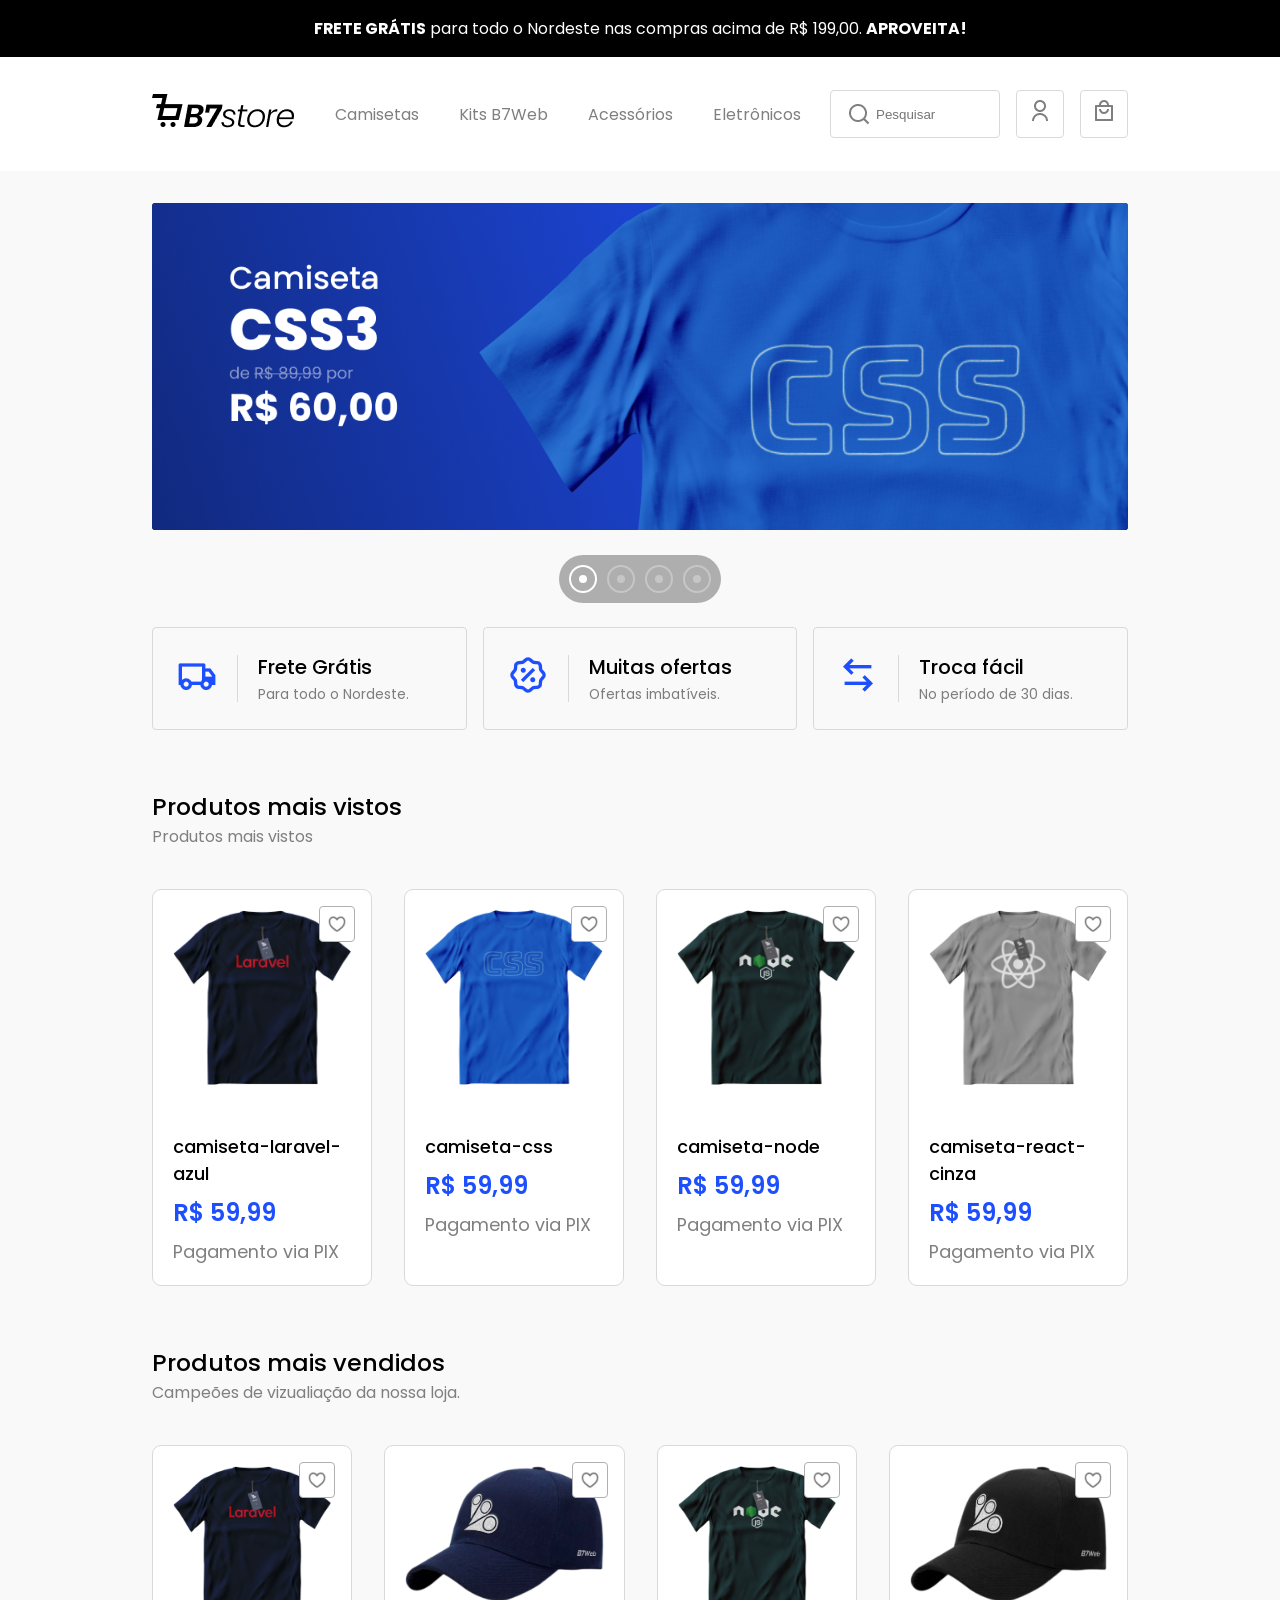
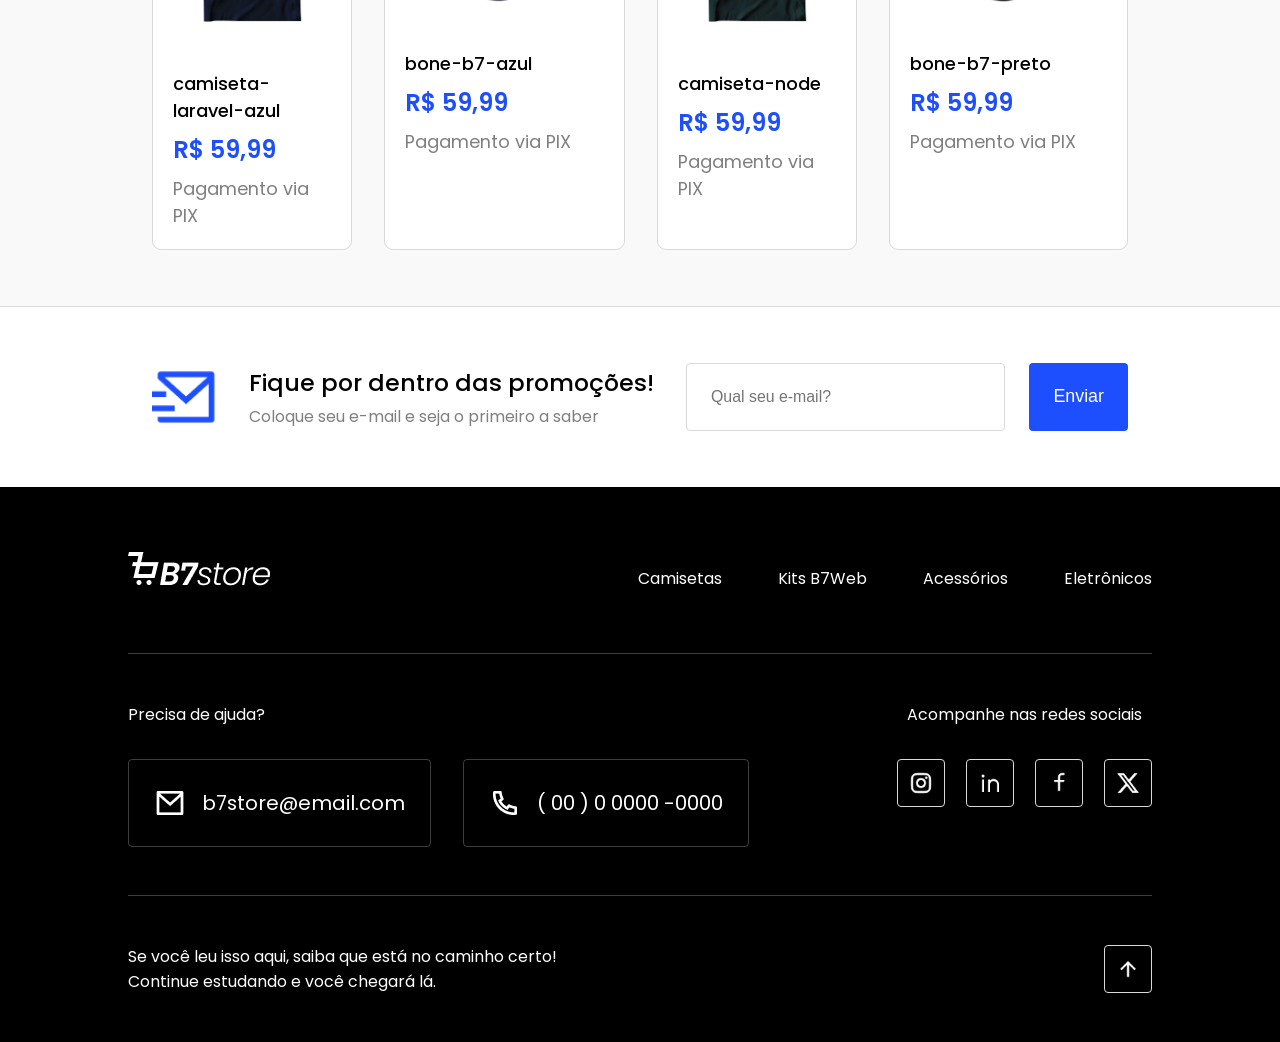
==== commit 0a035f4d: "Criei a área de filtro e a área grid de produtos filtrados" ====
--- a/index.html
+++ b/index.html
@@ -227,7 +227,7 @@
                         <div class="product-photo">
                             <img src="assets/imagem/products/bone-b7-azul.png" alt="">
                         </div>
-                        <div class="product-name">bone-b7-azul.png</div>
+                        <div class="product-name">bone-b7-azul</div>
                         <div class="product-price">R$ 59,99</div>
                         <div class="product-info">Pagamento via PIX</div>
                     </a>
